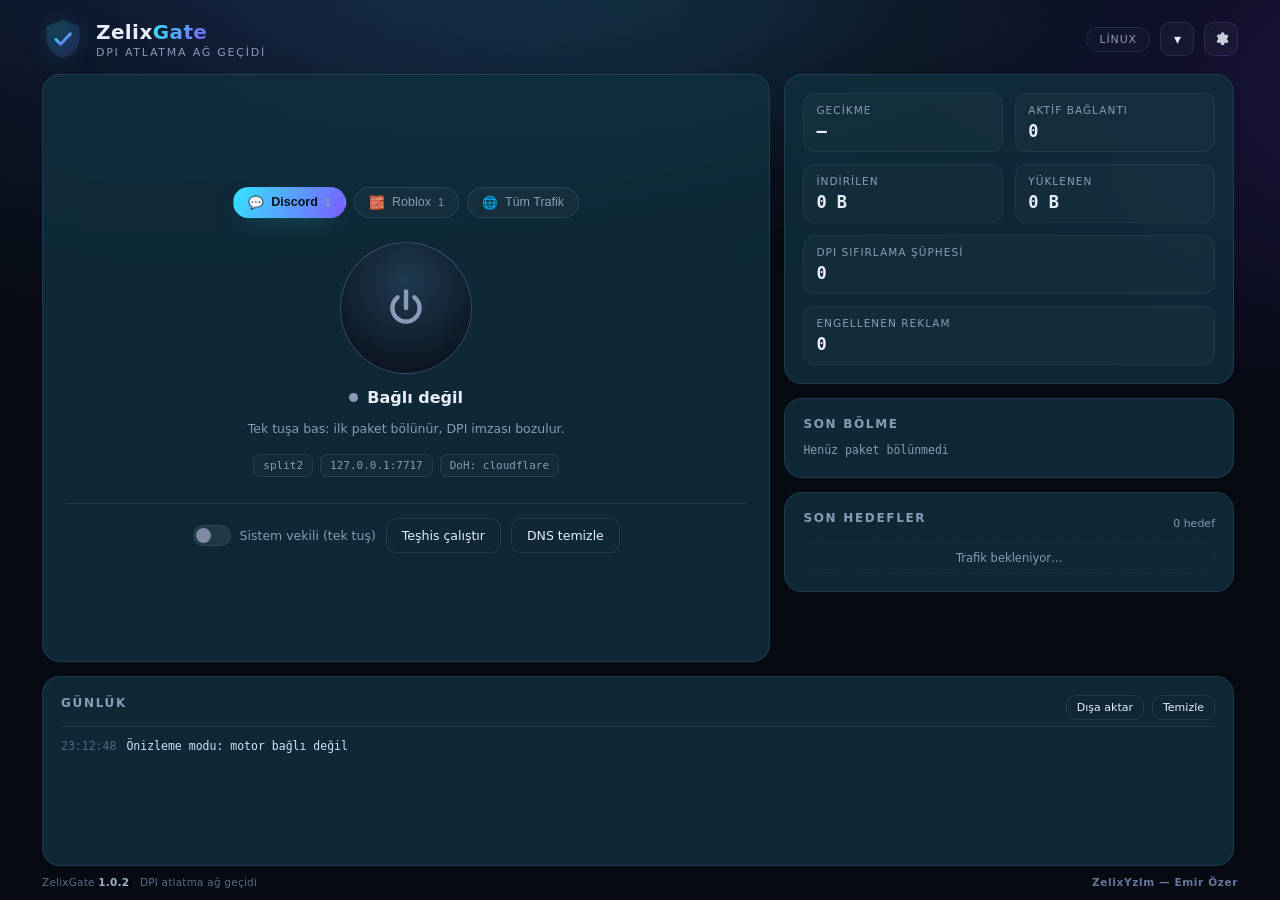
==== app/src/main/assets/web/index.html @ e1f51bab "ZelixGate 1.0.2: Android 14 FGS fix, battery warning, update banner" ====
<!doctype html>
<html lang="tr">
  <head>
    <meta charset="utf-8" />
    <meta
      http-equiv="Content-Security-Policy"
      content="default-src 'self'; style-src 'self' 'unsafe-inline'; script-src 'self'; img-src 'self' data:; connect-src 'none'"
    />
    <meta name="viewport" content="width=device-width, initial-scale=1" />
    <title>ZelixGate</title>
    <link rel="stylesheet" href="styles.css" />
  </head>
  <body>
    <div class="aurora" aria-hidden="true"></div>

    <div class="app">
      <header class="topbar">
        <div class="brand">
          <svg class="brand-mark" viewBox="0 0 48 48" aria-hidden="true">
            <defs>
              <linearGradient id="zg" x1="0" y1="0" x2="1" y2="1">
                <stop offset="0%" stop-color="#34e5ff" />
                <stop offset="100%" stop-color="#7c5cff" />
              </linearGradient>
            </defs>
            <path
              d="M24 3 42 10v13c0 11-7.6 19.6-18 22C13.6 42.6 6 34 6 23V10L24 3Z"
              fill="url(#zg)"
              opacity="0.16"
              stroke="url(#zg)"
              stroke-width="1.6"
            />
            <path d="M16 24.5l5.4 5.4L32.5 18" fill="none" stroke="url(#zg)" stroke-width="3.2" stroke-linecap="round" stroke-linejoin="round" />
          </svg>
          <div class="brand-text">
            <h1>Zelix<span>Gate</span></h1>
            <p id="brandSub" data-i18n="brand.sub">DPI atlatma ağ geçidi</p>
          </div>
        </div>

        <div class="topbar-actions">
          <span class="badge" id="platformBadge">—</span>
          <button class="update-badge hidden" id="updateBadge" data-i18n="badge.update" aria-label="Güncelleme var">Güncelleme var!</button>
          <button class="icon-btn" id="hideBtn" title="Tepsiye küçült" data-i18n-title="general.tray" aria-label="Tepsiye küçült">▾</button>
          <button class="icon-btn" id="settingsBtn" title="Ayarlar" data-i18n-title="drawer.title" aria-label="Ayarlar">
            <svg viewBox="0 0 24 24" width="18" height="18" aria-hidden="true">
              <path
                d="M12 8.6a3.4 3.4 0 1 0 0 6.8 3.4 3.4 0 0 0 0-6.8Zm8.1 4.9.1-1.5-.1-1.5 1.9-1.4-1.8-3.1-2.2.8-1.3-.8L16 3.4l-3.6-.1-.7 2.3-1.4.8-2.2-.8-1.9 3.1 1.9 1.4-.1 1.5.1 1.5-1.9 1.4 1.9 3.1 2.2-.8 1.3.8.8 2.3H16l.7-2.3 1.3-.8 2.2.8 1.8-3.1-1.9-1.4Z"
                fill="currentColor"
                opacity="0.85"
              />
            </svg>
          </button>
        </div>
      </header>

      <main class="grid">
        <section class="card hero" id="heroCard">
          <div class="profiles" id="profileRow" role="tablist" aria-label="Hedef profilleri"></div>

          <button class="power" id="powerBtn" aria-label="Bağlan / Kes">
            <span class="power-ring" aria-hidden="true"></span>
            <svg viewBox="0 0 24 24" width="44" height="44" aria-hidden="true">
              <path d="M12 3v9" stroke="currentColor" stroke-width="2.4" stroke-linecap="round" />
              <path
                d="M7.4 6.2a7.4 7.4 0 1 0 9.2 0"
                stroke="currentColor"
                stroke-width="2.4"
                stroke-linecap="round"
                fill="none"
              />
            </svg>
          </button>

          <div class="status-line">
            <span class="dot" id="statusDot"></span>
            <span id="statusLabel" data-i18n="status.off">Bağlı değil</span>
          </div>
          <p class="status-sub" id="statusSub" data-i18n="status.subOff">Tek tuşa bas: ilk paket bölünür, DPI imzası bozulur.</p>

          <div class="hero-meta">
            <span class="pill" id="modePill">split2</span>
            <span class="pill" id="portPill">127.0.0.1:7717</span>
            <span class="pill" id="dohPill">DoH: Cloudflare</span>
          </div>

          <div class="hero-actions">
            <label class="switch">
              <input type="checkbox" id="systemProxyToggle" />
              <span class="switch-track"><span class="switch-thumb"></span></span>
              <span class="switch-label" data-i18n="hero.systemProxy">Sistem vekili (tek tuş)</span>
            </label>
            <button class="btn ghost" id="diagBtn" data-i18n="hero.diag">Teşhis çalıştır</button>
            <button class="btn ghost" id="flushBtn" data-i18n="hero.flush">DNS temizle</button>
          </div>
        </section>

        <aside class="side">
          <section class="card stats">
            <div class="stat">
              <span class="stat-label" data-i18n="stat.latency">Gecikme</span>
              <span class="stat-value" id="statLatency">—</span>
            </div>
            <div class="stat">
              <span class="stat-label" data-i18n="stat.active">Aktif bağlantı</span>
              <span class="stat-value" id="statActive">0</span>
            </div>
            <div class="stat">
              <span class="stat-label" data-i18n="stat.down">İndirilen</span>
              <span class="stat-value" id="statDown">0 B</span>
            </div>
            <div class="stat">
              <span class="stat-label" data-i18n="stat.up">Yüklenen</span>
              <span class="stat-value" id="statUp">0 B</span>
            </div>
            <div class="stat wide">
              <span class="stat-label" data-i18n="stat.resets">DPI sıfırlama şüphesi</span>
              <span class="stat-value" id="statResets">0</span>
            </div>
            <div class="stat wide">
              <span class="stat-label" data-i18n="stat.ads">Engellenen reklam</span>
              <span class="stat-value" id="statAds">0</span>
            </div>
          </section>

          <section class="card last-split">
            <h2 data-i18n="last.title">Son bölme</h2>
            <p class="mono" id="lastSplit" data-i18n="last.none">Henüz paket bölünmedi</p>
          </section>
        </aside>

        <section class="card diag hidden" id="diagCard">
          <div class="card-head">
            <h2 data-i18n="diag.card">Teşhis raporu</h2>
            <button class="btn tiny ghost" id="diagClose" data-i18n="diag.close">Kapat</button>
          </div>
          <div class="diag-body" id="diagBody"></div>
        </section>

        <section class="card hosts">
          <div class="card-head">
            <h2 data-i18n="hosts.title">Son hedefler</h2>
            <span class="hint" id="hostCount">0 hedef</span>
          </div>
          <ul class="host-list" id="hostList">
            <li class="empty" data-i18n="hosts.empty">Trafik bekleniyor…</li>
          </ul>
        </section>

        <section class="card logs">
          <div class="card-head">
            <h2 data-i18n="logs.title">Günlük</h2>
            <div class="log-tools">
              <button class="btn tiny ghost" id="exportLogBtn" data-i18n="logs.export">Dışa aktar</button>
              <button class="btn tiny ghost" id="clearLogBtn" data-i18n="logs.clear">Temizle</button>
            </div>
          </div>
          <div class="log-console" id="logConsole" role="log" aria-live="polite"></div>
        </section>
      </main>

      <footer class="footer">
        <span class="footer-brand">ZelixGate <b id="versionLabel">1.0.2</b><span class="footer-dot"> · </span><span data-i18n="brand.sub">DPI atlatma ağ geçidi</span></span>
        <span class="footer-author">ZelixYzlm — Emir Özer</span>
      </footer>
    </div>

    <!-- Ayarlar çekmecesi -->
    <div class="drawer-backdrop hidden" id="drawerBackdrop"></div>
    <aside class="drawer hidden" id="drawer" aria-label="Ayarlar">
      <div class="drawer-head">
        <h2 data-i18n="drawer.title">Ayarlar</h2>
        <button class="icon-btn" id="drawerClose" aria-label="Kapat">✕</button>
      </div>

      <div class="drawer-layout">
        <nav class="drawer-nav" aria-label="Ayarlar sekmeleri">
          <button class="drawer-tab active" data-tab="general" type="button"><span class="tab-ico">⚙</span><span data-i18n="tab.general">Genel</span></button>
          <button class="drawer-tab" data-tab="engine" type="button"><span class="tab-ico">🛡</span><span data-i18n="tab.engine">Motor</span></button>
          <button class="drawer-tab" data-tab="dns" type="button"><span class="tab-ico">🌐</span><span data-i18n="tab.dns">DNS</span></button>
          <button class="drawer-tab" data-tab="adblock" type="button"><span class="tab-ico">🚫</span><span data-i18n="tab.adblock">Reklam</span></button>
          <button class="drawer-tab" data-tab="view" type="button"><span class="tab-ico">🎨</span><span data-i18n="tab.view">Görünüm</span></button>
          <button class="drawer-tab" data-tab="update" type="button"><span class="tab-ico">⬆</span><span data-i18n="tab.update">Güncelleme</span><i class="tab-dot hidden" data-tab-dot="update" aria-hidden="true"></i></button>
          <button class="drawer-tab" data-tab="test" type="button"><span class="tab-ico">🧪</span><span data-i18n="tab.test">Test</span></button>
          <button class="drawer-tab" data-tab="how" type="button"><span class="tab-ico">❓</span><span data-i18n="tab.how">Nasıl Çalışır</span></button>
          <button class="drawer-tab" data-tab="about" type="button"><span class="tab-ico">ℹ</span><span data-i18n="tab.about">Hakkında</span></button>
        </nav>

        <div class="drawer-body">
          <!-- GENEL -->
          <div class="drawer-panel active" data-panel="general">
            <label class="field">
              <span data-i18n="general.language">Uygulama dili</span>
              <select id="languageSelect"></select>
            </label>
            <label class="switch">
              <input type="checkbox" id="autoStartToggle" />
              <span class="switch-track"><span class="switch-thumb"></span></span>
              <span class="switch-label" data-i18n="general.autoStart">Sistem açılışında başlat</span>
            </label>
            <label class="switch">
              <input type="checkbox" id="trayToggle" />
              <span class="switch-track"><span class="switch-thumb"></span></span>
              <span class="switch-label" data-i18n="general.tray">Kapatınca tepsiye küçült</span>
            </label>
            <label class="switch">
              <input type="checkbox" id="autoConnectToggle" />
              <span class="switch-track"><span class="switch-thumb"></span></span>
              <span class="switch-label" data-i18n="general.autoConnect">Açılışta otomatik bağlan</span>
            </label>
            <label class="switch">
              <input type="checkbox" id="autoProxyToggle" />
              <span class="switch-track"><span class="switch-thumb"></span></span>
              <span class="switch-label" data-i18n="general.autoProxy">Bağlanınca sistem vekilini aç</span>
            </label>
          </div>

          <!-- MOTOR -->
          <div class="drawer-panel" data-panel="engine">
            <h3 data-i18n="engine.splitting">Parçalama</h3>
            <label class="field">
              <span data-i18n="engine.mode">Mod</span>
              <select id="modeSelect">
                <option value="split2" data-i18n="mode.split2">split2 — SNI ilk baytı ayrılır (önerilen)</option>
                <option value="split-sni" data-i18n="mode.split-sni">split-sni — hostname tamamen 1. segmentte</option>
                <option value="split-record" data-i18n="mode.split-record">split-record — TLS kayıt başlığından sonra</option>
                <option value="split-middle" data-i18n="mode.split-middle">split-middle — paketi ortadan böl</option>
                <option value="split-pos" data-i18n="mode.split-pos">split-pos — sabit ofset</option>
                <option value="off" data-i18n="mode.off">off — bölme yok (sadece DNS/vekil)</option>
              </select>
            </label>
            <label class="field">
              <span data-i18n="engine.splitPos">Sabit ofset (split-pos)</span>
              <input type="number" id="splitPosInput" min="1" max="1500" step="1" value="1" />
            </label>
            <label class="field">
              <span data-i18n="engine.delay">Segmentler arası gecikme (ms)</span>
              <input type="number" id="splitDelayInput" min="0" max="2000" step="1" value="0" />
            </label>
            <label class="field">
              <span data-i18n="engine.port">Yerel port</span>
              <input type="number" id="portInput" min="1024" max="65535" step="1" value="7717" />
            </label>

            <h3 data-i18n="engine.upstream">Yukarı akış (IP blokları için)</h3>
            <p class="field-note" data-i18n="engine.upstreamNote">SNI bloklarını ZelixGate tek başına aşar.</p>
            <label class="switch">
              <input type="checkbox" id="upstreamToggle" />
              <span class="switch-track"><span class="switch-thumb"></span></span>
              <span class="switch-label">Yukarı akış kullan</span>
            </label>
            <div class="row">
              <label class="field">
                <span data-i18n="engine.type">Tür</span>
                <select id="upstreamType">
                  <option value="socks5">SOCKS5</option>
                  <option value="http">HTTP</option>
                </select>
              </label>
              <label class="field">
                <span data-i18n="engine.server">Sunucu</span>
                <input type="text" id="upstreamHost" placeholder="127.0.0.1" />
              </label>
              <label class="field">
                <span data-i18n="engine.port">Yerel port</span>
                <input type="number" id="upstreamPort" min="1" max="65535" />
              </label>
            </div>
            <div class="row">
              <label class="field">
                <span data-i18n="engine.user">Kullanıcı (opsiyonel)</span>
                <input type="text" id="upstreamUser" autocomplete="off" />
              </label>
              <label class="field">
                <span data-i18n="engine.pass">Şifre (opsiyonel)</span>
                <input type="password" id="upstreamPass" autocomplete="off" />
              </label>
            </div>

            <label class="field">
              <span data-i18n="engine.hosts">Özel alan adları (virgülle)</span>
              <textarea id="customHostsInput" rows="3" placeholder="ornek.com, oyun.example.net"></textarea>
            </label>
            <p class="field-note" data-i18n="engine.hostsNote">Her kayıt bir alan adıdır; alt alan adları otomatik dahildir.</p>
          </div>

          <!-- DNS -->
          <div class="drawer-panel" data-panel="dns">
            <h3>DNS (DoH)</h3>
            <label class="switch">
              <input type="checkbox" id="dohToggle" />
              <span class="switch-track"><span class="switch-thumb"></span></span>
              <span class="switch-label" data-i18n="dns.enable">DoH ile DNS sorgula</span>
            </label>
            <label class="field">
              <span data-i18n="dns.provider">Sağlayıcı</span>
              <select id="dohProvider">
                <option value="cloudflare" data-i18n="dns.p.cloudflare">Cloudflare (1.1.1.1)</option>
                <option value="google" data-i18n="dns.p.google">Google (8.8.8.8)</option>
                <option value="quad9" data-i18n="dns.p.quad9">Quad9 (9.9.9.9)</option>
                <option value="system" data-i18n="dns.p.system">Sistem DNS</option>
              </select>
            </label>
            <label class="switch">
              <input type="checkbox" id="dohFallbackToggle" />
              <span class="switch-track"><span class="switch-thumb"></span></span>
              <span class="switch-label" data-i18n="dns.fallback">DoH başarısızsa sistem DNS'ine düş</span>
            </label>
          </div>

          <!-- REKLAM -->
          <div class="drawer-panel" data-panel="adblock">
            <label class="switch">
              <input type="checkbox" id="adblockToggle" />
              <span class="switch-track"><span class="switch-thumb"></span></span>
              <span class="switch-label" data-i18n="adblock.enable">Reklam ve izleyici engelleyici</span>
            </label>

            <div class="adblock-stat">
              <span class="stat-value big" id="adblockCount">0</span>
              <span class="stat-label" data-i18n="adblock.blocked">Engellenen reklam bağlantısı</span>
            </div>

            <p class="field-note" data-i18n="adblock.blockedHosts">Son engellenen alan adları</p>
            <ul class="block-list" id="adblockHosts">
              <li class="empty" data-i18n="adblock.empty">Engellenen bağlantı yok</li>
            </ul>

            <label class="field">
              <span data-i18n="adblock.list">Özel engel listesi (virgülle)</span>
              <textarea id="adblockListInput" rows="2" placeholder="reklam.ornek.com, adserv.example.net"></textarea>
            </label>
            <p class="field-note" data-i18n="adblock.listNote">Sonek eşlemesi kullanılır.</p>
            <p class="field-note" data-i18n="adblock.workingNote">Reklam engelleme, sistem vekili açıkken geçen trafikte uygulanır.</p>

            <div class="row btn-row">
              <button class="btn ghost" id="adblockClearBtn" type="button" data-i18n="adblock.clear">Sayacı sıfırla</button>
              <button class="btn ghost" id="adblockTestBtn" type="button" data-i18n="adblock.test">Engelleyiciyi test et</button>
            </div>
          </div>

          <!-- GÖRÜNÜM -->
          <div class="drawer-panel" data-panel="view">
            <h3 data-i18n="view.color">Renk teması (12 seçenek)</h3>
            <div class="swatch-grid" id="themeGrid"></div>

            <label class="field">
              <span><span data-i18n="view.opacity">Panel saydamlığı</span> — <b id="opacityValue">78</b>%</span>
              <input type="range" id="opacityRange" min="25" max="100" step="1" value="78" />
            </label>

            <label class="switch">
              <input type="checkbox" id="auroraToggle" />
              <span class="switch-track"><span class="switch-thumb"></span></span>
              <span class="switch-label" data-i18n="view.aurora">Arka plan ışık halesi</span>
            </label>
          </div>

          <!-- GÜNCELLEME -->
          <div class="drawer-panel" data-panel="update">
            <label class="switch">
              <input type="checkbox" id="updateAutoToggle" />
              <span class="switch-track"><span class="switch-thumb"></span></span>
              <span class="switch-label" data-i18n="update.auto">Açılışta güncellemeleri kontrol et</span>
            </label>

            <label class="field">
              <span data-i18n="update.manifest">Manifest adresi (update.json)</span>
              <input type="text" id="updateManifestInput" autocomplete="off" spellcheck="false" />
            </label>
            <p class="field-note" data-i18n="update.manifestNote">Kendi sunucunuzda veya GitHub raw üzerinde barındırabilirsiniz.</p>

            <div class="row btn-row">
              <button class="btn ghost" id="updateCheckBtn" type="button" data-i18n="update.check">Şimdi kontrol et</button>
              <button class="btn primary hidden" id="updateInstallBtn" type="button" data-i18n="update.install">Güncelleme indir ve kur</button>
            </div>

            <p class="field-note" id="updateStatusText"></p>
            <div class="progress hidden" id="updateProgressWrap">
              <div class="progress-fill" id="updateProgressFill"></div>
            </div>

            <div class="update-notes hidden" id="updateNotesWrap">
              <h3 data-i18n="update.notes">Yenilikler</h3>
              <div class="update-notes-body" id="updateNotes"></div>
            </div>

            <p class="hint" id="updateLastCheck"></p>
            <p class="field-note" data-i18n="update.installNote">Kurulum dosyası arka planda indirilir ve sessizce kurulur.</p>
          </div>

          <!-- TEST -->
          <div class="drawer-panel" data-panel="test">
            <h3 data-i18n="test.title">Bağlantı testi</h3>
            <label class="field">
              <span data-i18n="test.target">Test hedefi (alan adı)</span>
              <input type="text" id="testTargetInput" placeholder="discord.com" autocomplete="off" spellcheck="false" />
            </label>
            <p class="field-note" data-i18n="test.note">Test; DoH çözümü, doğrudan TLS ve ZelixGate TLS karşılaştırmasını ölçer.</p>
            <div class="row btn-row">
              <button class="btn primary" id="testRunBtn" type="button" data-i18n="test.run">Testi çalıştır</button>
              <button class="btn ghost" id="testFlushBtn" type="button" data-i18n="test.flush">DNS önbelleğini temizle</button>
            </div>
          </div>

          <!-- NASIL ÇALIŞIR -->
          <div class="drawer-panel" data-panel="how">
            <h3 data-i18n="how.title">Nasıl çalışır?</h3>
            <p class="how-p" data-i18n="how.p1">DPI, SNI bilgisini tek segmentte arar.</p>
            <p class="how-p" data-i18n="how.p2">Alan adları DoH ile çözülür.</p>
            <p class="how-p" data-i18n="how.p3">Reklam engelleyici yerelde çalışır.</p>
            <ul class="how-list">
              <li data-i18n="how.b1">Parçalama: ilk TLS paketi ikiye bölünür.</li>
              <li data-i18n="how.b2">DoH: DNS sorguları şifreli gider.</li>
              <li data-i18n="how.b3">Vekil: 127.0.0.1 üzerindeki motora yönlendirilir.</li>
              <li data-i18n="how.b4">Reklam engelleme: bilinen ağlar reddedilir.</li>
            </ul>
          </div>

          <!-- HAKKINDA -->
          <div class="drawer-panel" data-panel="about">
            <h2 class="about-name">Zelix<span>Gate</span></h2>
            <p class="about-tagline" data-i18n="brand.sub">DPI atlatma ağ geçidi</p>

            <div class="about-row">
              <span data-i18n="about.version">Sürüm</span>
              <b id="aboutVersion">1.0.2</b>
            </div>
            <div class="about-row">
              <span data-i18n="about.author">Geliştirici</span>
              <b>ZelixYzlm — Emir Özer</b>
            </div>

            <p class="how-p" data-i18n="about.desc">ZelixGate yerel bir ağ geçididir.</p>
            <p class="field-note" data-i18n="about.legal">Yasalar ve hizmet koşulları kullanıcının sorumluluğundadır.</p>
          </div>
        </div>
      </div>

      <div class="drawer-foot">
        <button class="btn ghost" id="resetBtn" data-i18n="drawer.reset">Sıfırla</button>
        <button class="btn primary" id="saveBtn" data-i18n="drawer.save">Kaydet ve uygula</button>
      </div>
    </aside>

    <div class="toast hidden" id="toast" role="status"></div>

    <script src="i18n.js"></script>
    <script src="i18n-eu-a.js"></script>
    <script src="i18n-eu-b.js"></script>
    <script src="i18n-eu-c.js"></script>
    <script src="app.js"></script>
  </body>
</html>
---- app/src/main/assets/web/styles.css ----
:root {
  --bg: #060a12;
  --bg-soft: #0a1120;
  --panel: rgba(15, 23, 40, 0.78);
  --panel-solid: #0d1424;
  --stroke: rgba(124, 156, 224, 0.16);
  --stroke-strong: rgba(124, 156, 224, 0.32);
  --text: #e9eefb;
  --muted: #8a9ab8;
  --accent: #34e5ff;
  --accent-2: #7c5cff;
  --glow: rgba(52, 229, 255, 0.5);
  --glow-soft: rgba(52, 229, 255, 0.16);
  --glow-strong: rgba(124, 92, 255, 0.6);
  --aurora-1: #34e5ff;
  --aurora-2: #7c5cff;
  --ok: #34e0a1;
  --warn: #ffc861;
  --err: #ff6b81;
  --radius: 18px;
  --shadow: 0 24px 60px -30px rgba(52, 229, 255, 0.5);
  --mono: 'SFMono-Regular', ui-monospace, 'JetBrains Mono', Consolas, monospace;
}

* {
  box-sizing: border-box;
}

html,
body {
  height: 100%;
  margin: 0;
}

body {
  background: radial-gradient(1200px 700px at 15% -10%, #12203a 0%, transparent 60%),
    radial-gradient(900px 600px at 110% 10%, #1b1540 0%, transparent 55%), var(--bg);
  color: var(--text);
  font-family: 'Inter', 'Segoe UI', system-ui, -apple-system, sans-serif;
  font-size: 14px;
  overflow: hidden;
}

.aurora {
  position: fixed;
  inset: -30% -10% auto -10%;
  height: 60vh;
  background: radial-gradient(closest-side, var(--aurora-1), transparent 70%),
    radial-gradient(closest-side, var(--aurora-2), transparent 70%);
  filter: blur(70px);
  opacity: 0.16;
  transition: opacity 0.5s ease;
  pointer-events: none;
  z-index: 0;
}

body.no-aurora .aurora {
  opacity: 0;
}

.app {
  position: relative;
  z-index: 1;
  height: 100%;
  display: flex;
  flex-direction: column;
  padding: 18px 22px 12px;
  max-width: 1240px;
  margin: 0 auto;
}

/* ---------------------------------------------------------------- üst bar */

.topbar {
  display: flex;
  align-items: center;
  justify-content: space-between;
  padding-bottom: 14px;
}

.brand {
  display: flex;
  align-items: center;
  gap: 12px;
}

.brand-mark {
  width: 42px;
  height: 42px;
  filter: drop-shadow(0 0 12px var(--glow));
}

.brand-text h1 {
  margin: 0;
  font-size: 20px;
  letter-spacing: 0.4px;
  font-weight: 700;
}

.brand-text h1 span {
  background: linear-gradient(120deg, var(--accent), var(--accent-2));
  -webkit-background-clip: text;
  background-clip: text;
  color: transparent;
}

.brand-text p {
  margin: 2px 0 0;
  font-size: 11px;
  letter-spacing: 0.16em;
  text-transform: uppercase;
  color: var(--muted);
}

.topbar-actions {
  display: flex;
  align-items: center;
  gap: 10px;
}

.badge {
  font-size: 11px;
  letter-spacing: 0.08em;
  text-transform: uppercase;
  color: var(--muted);
  border: 1px solid var(--stroke);
  border-radius: 999px;
  padding: 5px 12px;
  background: rgba(255, 255, 255, 0.02);
}

.update-badge {
  border: 1px solid var(--glow-strong);
  color: var(--accent);
  background: rgba(255, 255, 255, 0.03);
  border-radius: 999px;
  padding: 5px 12px;
  font-size: 11px;
  font-weight: 700;
  letter-spacing: 0.04em;
  cursor: pointer;
  font-family: inherit;
  animation: badge-pulse 1.7s ease-in-out infinite;
}

.update-badge.hidden {
  display: none;
}

@keyframes badge-pulse {
  50% {
    box-shadow: 0 0 16px var(--glow);
  }
}

.icon-btn {
  width: 34px;
  height: 34px;
  display: grid;
  place-items: center;
  border-radius: 10px;
  border: 1px solid var(--stroke);
  background: rgba(255, 255, 255, 0.03);
  color: var(--text);
  cursor: pointer;
  transition: 0.16s ease;
  font-size: 14px;
}

.icon-btn:hover {
  border-color: var(--stroke-strong);
  background: var(--glow-soft);
}

/* ------------------------------------------------------------------ ızgara */

.grid {
  flex: 1;
  min-height: 0;
  display: grid;
  grid-template-columns: minmax(0, 1.62fr) minmax(0, 1fr);
  grid-template-rows: auto auto minmax(0, 1fr);
  gap: 14px;
  overflow: auto;
  padding-right: 4px;
}

.card {
  background: var(--panel);
  border: 1px solid var(--stroke);
  border-radius: var(--radius);
  padding: 18px;
  backdrop-filter: blur(18px);
  position: relative;
  overflow: hidden;
}

.card h2 {
  margin: 0 0 10px;
  font-size: 12px;
  letter-spacing: 0.14em;
  text-transform: uppercase;
  color: var(--muted);
  font-weight: 600;
}

.card-head {
  display: flex;
  align-items: center;
  justify-content: space-between;
  gap: 10px;
}

.hint {
  font-size: 11px;
  color: var(--muted);
}

/* -------------------------------------------------------------------- hero */

.hero {
  grid-column: 1;
  grid-row: 1 / span 3;
  display: flex;
  flex-direction: column;
  align-items: center;
  justify-content: center;
  gap: 12px;
  padding: 22px 22px 18px;
  text-align: center;
}

.hero::after {
  content: '';
  position: absolute;
  inset: auto -20% -60% -20%;
  height: 220px;
  background: radial-gradient(closest-side, var(--glow-soft), transparent 70%);
  pointer-events: none;
  opacity: 0;
  transition: opacity 0.4s ease;
}

.hero.running::after {
  opacity: 1;
}

.profiles {
  display: flex;
  flex-wrap: wrap;
  justify-content: center;
  gap: 8px;
  margin-bottom: 4px;
}

.chip {
  border: 1px solid var(--stroke);
  background: rgba(255, 255, 255, 0.03);
  color: var(--muted);
  border-radius: 999px;
  padding: 7px 14px;
  font-size: 12.5px;
  cursor: pointer;
  transition: 0.16s ease;
  display: inline-flex;
  align-items: center;
  gap: 7px;
}

.chip:hover {
  color: var(--text);
  border-color: var(--stroke-strong);
}

.chip.active {
  color: #04121a;
  background: linear-gradient(120deg, var(--accent), var(--accent-2));
  border-color: transparent;
  font-weight: 600;
  box-shadow: 0 8px 24px -12px var(--glow);
}

.power {
  position: relative;
  width: 132px;
  height: 132px;
  margin: 8px 0 2px;
  border-radius: 50%;
  border: 1px solid var(--stroke-strong);
  background: radial-gradient(circle at 50% 30%, rgba(124, 156, 224, 0.16), rgba(6, 10, 18, 0.9));
  color: var(--muted);
  cursor: pointer;
  display: grid;
  place-items: center;
  transition: 0.24s ease;
}

.power:hover {
  color: var(--text);
  border-color: var(--accent);
  box-shadow: 0 0 0 1px var(--glow-soft), 0 18px 40px -22px var(--glow);
}

.power-ring {
  position: absolute;
  inset: -8px;
  border-radius: 50%;
  background: conic-gradient(var(--accent), var(--accent-2), var(--accent));
  opacity: 0;
  transition: opacity 0.3s ease;
  padding: 2px;
  -webkit-mask: radial-gradient(farthest-side, transparent calc(100% - 3px), #000 calc(100% - 2px));
  mask: radial-gradient(farthest-side, transparent calc(100% - 3px), #000 calc(100% - 2px));
}

.hero.running .power {
  color: var(--accent);
  border-color: transparent;
  box-shadow: 0 0 40px -6px var(--glow);
}

.hero.running .power-ring {
  opacity: 1;
  animation: spin 4s linear infinite;
}

@keyframes spin {
  to {
    transform: rotate(360deg);
  }
}

.status-line {
  display: inline-flex;
  align-items: center;
  gap: 9px;
  font-size: 16px;
  font-weight: 600;
}

.dot {
  width: 9px;
  height: 9px;
  border-radius: 50%;
  background: var(--muted);
  box-shadow: 0 0 0 0 rgba(255, 255, 255, 0);
}

.dot.on {
  background: var(--ok);
  box-shadow: 0 0 12px 1px rgba(52, 224, 161, 0.7);
}

.dot.busy {
  background: var(--warn);
  animation: pulse 1.1s ease-in-out infinite;
}

.dot.err {
  background: var(--err);
  box-shadow: 0 0 12px 1px rgba(255, 107, 129, 0.7);
}

@keyframes pulse {
  50% {
    opacity: 0.35;
  }
}

.status-sub {
  margin: 0;
  color: var(--muted);
  font-size: 12.5px;
  max-width: 460px;
  line-height: 1.55;
}

.hero-meta {
  display: flex;
  flex-wrap: wrap;
  gap: 7px;
  justify-content: center;
  margin-top: 4px;
}

.pill {
  font-family: var(--mono);
  font-size: 11px;
  color: var(--muted);
  border: 1px solid var(--stroke);
  border-radius: 7px;
  padding: 4px 9px;
  background: rgba(255, 255, 255, 0.02);
}

.hero-actions {
  display: flex;
  flex-wrap: wrap;
  align-items: center;
  justify-content: center;
  gap: 10px;
  margin-top: 14px;
  padding-top: 14px;
  border-top: 1px solid var(--stroke);
  width: 100%;
}

/* ------------------------------------------------------------------- yanlar */

.side {
  grid-column: 2;
  grid-row: 1;
  display: grid;
  gap: 14px;
}

.stats {
  display: grid;
  grid-template-columns: 1fr 1fr;
  gap: 12px;
}

.stat {
  display: flex;
  flex-direction: column;
  gap: 5px;
  padding: 10px 12px;
  border-radius: 12px;
  background: rgba(255, 255, 255, 0.025);
  border: 1px solid rgba(124, 156, 224, 0.1);
}

.stat.wide {
  grid-column: 1 / -1;
}

.stat-label {
  font-size: 10.5px;
  letter-spacing: 0.1em;
  text-transform: uppercase;
  color: var(--muted);
}

.stat-value {
  font-family: var(--mono);
  font-size: 17px;
  font-weight: 600;
}

.stat-value.big {
  color: var(--accent);
  font-size: 30px;
  line-height: 1.1;
}

.last-split .mono {
  margin: 0;
  font-family: var(--mono);
  font-size: 11.5px;
  color: var(--muted);
  line-height: 1.6;
  word-break: break-all;
}

.hosts {
  grid-column: 2;
  grid-row: 2;
  max-height: 240px;
  display: flex;
  flex-direction: column;
}

.host-list,
.block-list {
  list-style: none;
  margin: 8px 0 0;
  padding: 0;
  overflow: auto;
  display: flex;
  flex-direction: column;
  gap: 6px;
  flex: 1;
}

.host-list li,
.block-list li {
  display: flex;
  align-items: center;
  justify-content: space-between;
  gap: 10px;
  font-family: var(--mono);
  font-size: 11.5px;
  padding: 7px 10px;
  border-radius: 9px;
  background: rgba(255, 255, 255, 0.025);
  border: 1px solid rgba(124, 156, 224, 0.08);
}

.host-list li.empty,
.block-list li.empty {
  justify-content: center;
  color: var(--muted);
  border-style: dashed;
  background: transparent;
  font-family: inherit;
}

.host-list .count,
.block-list .count {
  color: var(--accent);
  font-size: 11px;
}

.host-list .reset-flag {
  color: var(--err);
}

/* ----------------------------------------------------------------- teşhis */

.diag {
  grid-column: 1 / -1;
}

.diag.hidden {
  display: none;
}

.diag-body {
  display: grid;
  gap: 10px;
  grid-template-columns: repeat(auto-fit, minmax(220px, 1fr));
}

.diag-item {
  border: 1px solid var(--stroke);
  border-radius: 12px;
  padding: 12px;
  background: rgba(255, 255, 255, 0.025);
}

.diag-item .k {
  font-size: 10.5px;
  letter-spacing: 0.12em;
  text-transform: uppercase;
  color: var(--muted);
}

.diag-item .v {
  font-family: var(--mono);
  font-size: 12.5px;
  margin-top: 6px;
  line-height: 1.5;
  word-break: break-all;
}

.diag-verdict {
  grid-column: 1 / -1;
  padding: 12px 14px;
  border-radius: 12px;
  font-size: 13px;
  line-height: 1.6;
  border: 1px solid var(--glow);
  background: var(--glow-soft);
}

.diag-verdict.bypassed {
  border-color: rgba(52, 224, 161, 0.45);
  background: rgba(52, 224, 161, 0.08);
}

.diag-verdict.blocked {
  border-color: rgba(255, 107, 129, 0.45);
  background: rgba(255, 107, 129, 0.08);
}

/* ----------------------------------------------------------------- günlük */

.logs {
  grid-column: 1 / -1;
  min-height: 190px;
  display: flex;
  flex-direction: column;
}

.log-tools {
  display: flex;
  gap: 8px;
}

.log-console {
  flex: 1;
  min-height: 120px;
  max-height: 260px;
  overflow: auto;
  font-family: var(--mono);
  font-size: 11.5px;
  line-height: 1.65;
  border-top: 1px solid var(--stroke);
  padding-top: 10px;
  margin-top: 6px;
}

.log-line {
  display: flex;
  gap: 10px;
  white-space: pre-wrap;
  word-break: break-word;
}

.log-line .time {
  color: #55648a;
  flex: 0 0 auto;
}

.log-line .msg {
  color: #b9c6de;
}

.log-line.info .msg {
  color: #cbe4ff;
}

.log-line.warn .msg {
  color: var(--warn);
}

.log-line.error .msg {
  color: var(--err);
}

.log-line.debug .msg {
  color: #7c8aa8;
}

/* ----------------------------------------------------------------- düğmeler */

.btn {
  border-radius: 10px;
  border: 1px solid var(--stroke);
  background: rgba(255, 255, 255, 0.035);
  color: var(--text);
  padding: 9px 15px;
  font-size: 12.5px;
  font-weight: 500;
  cursor: pointer;
  transition: 0.16s ease;
  font-family: inherit;
}

.btn:hover {
  border-color: var(--stroke-strong);
  background: var(--glow-soft);
}

.btn:disabled {
  opacity: 0.55;
  cursor: default;
}

.btn.primary {
  background: linear-gradient(120deg, var(--accent), var(--accent-2));
  border: none;
  color: #05101a;
  font-weight: 700;
}

.btn.primary:hover {
  filter: brightness(1.06);
}

.btn.tiny {
  padding: 5px 10px;
  font-size: 11px;
}

.btn.ghost {
  background: transparent;
}

/* ------------------------------------------------------------------- switch */

.switch {
  display: inline-flex;
  align-items: center;
  gap: 9px;
  cursor: pointer;
  font-size: 12.5px;
  color: var(--muted);
  user-select: none;
}

.switch input {
  position: absolute;
  opacity: 0;
  width: 0;
  height: 0;
}

.switch-track {
  width: 38px;
  height: 21px;
  border-radius: 999px;
  background: rgba(255, 255, 255, 0.08);
  border: 1px solid var(--stroke);
  position: relative;
  transition: 0.2s ease;
  flex: 0 0 auto;
}

.switch-thumb {
  position: absolute;
  top: 2px;
  left: 2px;
  width: 15px;
  height: 15px;
  border-radius: 50%;
  background: #7f8ca6;
  transition: 0.2s ease;
}

.switch input:checked + .switch-track {
  background: linear-gradient(120deg, var(--glow), var(--glow-strong));
  border-color: var(--glow);
}

.switch input:checked + .switch-track .switch-thumb {
  left: 20px;
  background: var(--accent);
  box-shadow: 0 0 10px var(--glow);
}

.switch input:focus-visible + .switch-track {
  outline: 2px solid var(--glow);
  outline-offset: 2px;
}

/* ------------------------------------------------------------------- çekmece */

.drawer-backdrop {
  position: fixed;
  inset: 0;
  background: rgba(3, 6, 12, 0.6);
  backdrop-filter: blur(3px);
  z-index: 20;
}

.drawer-backdrop.hidden,
.drawer.hidden {
  display: none;
}

.drawer {
  position: fixed;
  top: 0;
  right: 0;
  bottom: 0;
  width: min(620px, 94vw);
  background: var(--panel-solid);
  border-left: 1px solid var(--stroke);
  z-index: 21;
  display: flex;
  flex-direction: column;
  animation: slide-in 0.22s ease;
}

@keyframes slide-in {
  from {
    transform: translateX(24px);
    opacity: 0.4;
  }
}

.drawer-head {
  display: flex;
  align-items: center;
  justify-content: space-between;
  padding: 16px 20px;
  border-bottom: 1px solid var(--stroke);
}

.drawer-head h2 {
  margin: 0;
  font-size: 15px;
}

.drawer-layout {
  flex: 1;
  min-height: 0;
  display: flex;
}

.drawer-nav {
  width: 158px;
  flex: 0 0 auto;
  border-right: 1px solid var(--stroke);
  display: flex;
  flex-direction: column;
  gap: 2px;
  padding: 12px 10px;
  overflow-y: auto;
}

.drawer-tab {
  position: relative;
  display: flex;
  align-items: center;
  gap: 8px;
  width: 100%;
  padding: 9px 10px;
  border: 0;
  background: transparent;
  color: var(--muted);
  border-radius: 9px;
  cursor: pointer;
  font-size: 12.5px;
  text-align: left;
  font-family: inherit;
  transition: 0.15s ease;
}

.drawer-tab:hover {
  color: var(--text);
  background: rgba(255, 255, 255, 0.04);
}

.drawer-tab.active {
  color: #05101a;
  background: linear-gradient(120deg, var(--accent), var(--accent-2));
  font-weight: 600;
  box-shadow: 0 8px 20px -10px var(--glow);
}

.tab-ico {
  font-size: 13px;
  width: 18px;
  text-align: center;
  flex: 0 0 auto;
}

.tab-dot {
  position: absolute;
  right: 9px;
  top: 50%;
  transform: translateY(-50%);
  width: 7px;
  height: 7px;
  border-radius: 50%;
  background: var(--warn);
  box-shadow: 0 0 8px var(--warn);
  animation: pulse 1.2s ease-in-out infinite;
}

.tab-dot.hidden {
  display: none;
}

.drawer-body {
  flex: 1;
  min-width: 0;
  overflow-y: auto;
  padding: 18px;
}

.drawer-panel {
  display: none;
  flex-direction: column;
  gap: 12px;
}

.drawer-panel.active {
  display: flex;
}

.drawer-panel h3 {
  margin: 4px 0 0;
  font-size: 11px;
  letter-spacing: 0.14em;
  text-transform: uppercase;
  color: var(--accent);
  opacity: 0.9;
}

.field {
  display: flex;
  flex-direction: column;
  gap: 6px;
  font-size: 12px;
  color: var(--muted);
  flex: 1;
}

.field input,
.field select,
.field textarea {
  background: rgba(255, 255, 255, 0.04);
  border: 1px solid var(--stroke);
  border-radius: 9px;
  color: var(--text);
  padding: 9px 11px;
  font-size: 12.5px;
  font-family: inherit;
  outline: none;
  transition: 0.15s ease;
}

.field textarea {
  resize: vertical;
  font-family: var(--mono);
  font-size: 11.5px;
}

.field input:focus,
.field select:focus,
.field textarea:focus {
  border-color: var(--glow);
  box-shadow: 0 0 0 3px var(--glow-soft);
}

.row {
  display: flex;
  gap: 10px;
}

.row.btn-row {
  flex-wrap: wrap;
}

.field-note {
  margin: 0;
  font-size: 11.5px;
  color: #6f7d99;
  line-height: 1.55;
}

.drawer-foot {
  padding: 16px 20px;
  border-top: 1px solid var(--stroke);
  display: flex;
  gap: 10px;
  justify-content: flex-end;
  background: rgba(6, 10, 18, 0.5);
}

/* ---------------------------------------------------------------- görünüm */

.swatch-grid {
  display: grid;
  grid-template-columns: repeat(6, 1fr);
  gap: 8px;
}

.swatch {
  aspect-ratio: 1.7;
  border-radius: 10px;
  border: 2px solid transparent;
  cursor: pointer;
  padding: 0;
  transition: transform 0.15s ease, box-shadow 0.15s ease;
}

.swatch:hover {
  transform: translateY(-2px);
}

.swatch.active {
  border-color: rgba(255, 255, 255, 0.85);
  box-shadow: 0 0 12px var(--glow);
}

input[type='range'] {
  -webkit-appearance: none;
  appearance: none;
  height: 6px;
  border-radius: 999px;
  background: linear-gradient(120deg, var(--accent), var(--accent-2));
  outline: none;
  padding: 0;
  border: none;
  cursor: pointer;
}

input[type='range']::-webkit-slider-thumb {
  -webkit-appearance: none;
  appearance: none;
  width: 16px;
  height: 16px;
  border-radius: 50%;
  background: #fff;
  border: 2px solid var(--accent);
  cursor: pointer;
  box-shadow: 0 0 8px var(--glow);
}

input[type='range']:focus {
  box-shadow: 0 0 0 3px var(--glow-soft);
}

/* ---------------------------------------------------------------- adblock */

.adblock-stat {
  display: flex;
  flex-direction: column;
  gap: 2px;
  padding: 12px 14px;
  border-radius: 12px;
  background: var(--glow-soft);
  border: 1px solid var(--stroke);
}

.block-list {
  max-height: 170px;
  flex: none;
}

/* --------------------------------------------------------------- güncelleme */

.progress {
  height: 8px;
  border-radius: 999px;
  background: rgba(255, 255, 255, 0.06);
  border: 1px solid var(--stroke);
  overflow: hidden;
}

.progress.hidden {
  display: none;
}

.progress-fill {
  height: 100%;
  width: 0;
  border-radius: inherit;
  background: linear-gradient(90deg, var(--accent), var(--accent-2));
  box-shadow: 0 0 10px var(--glow);
  transition: width 0.3s ease;
}

.update-notes {
  border: 1px solid var(--stroke);
  border-radius: 12px;
  padding: 12px 14px;
  background: rgba(255, 255, 255, 0.02);
}

.update-notes.hidden {
  display: none;
}

.update-notes h3 {
  margin: 0 0 6px;
}

.update-notes-body {
  font-size: 12.5px;
  line-height: 1.55;
  color: var(--text);
  white-space: pre-wrap;
  word-break: break-word;
}

/* -------------------------------------------------------- nasıl çalışır / hakkında */

.how-p {
  margin: 0;
  font-size: 12.5px;
  color: #b9c6de;
  line-height: 1.6;
}

.how-list {
  margin: 4px 0 0;
  padding-left: 18px;
  display: flex;
  flex-direction: column;
  gap: 6px;
  font-size: 12.5px;
  color: var(--muted);
  line-height: 1.55;
}

.about-name {
  margin: 2px 0 0;
  font-size: 22px;
  letter-spacing: 0.4px;
}

.about-name span {
  background: linear-gradient(120deg, var(--accent), var(--accent-2));
  -webkit-background-clip: text;
  background-clip: text;
  color: transparent;
}

.about-tagline {
  margin: 0 0 4px;
  font-size: 11px;
  letter-spacing: 0.16em;
  text-transform: uppercase;
  color: var(--muted);
}

.about-row {
  display: flex;
  align-items: center;
  justify-content: space-between;
  gap: 10px;
  border: 1px solid var(--stroke);
  border-radius: 10px;
  padding: 9px 12px;
  font-size: 12.5px;
  color: var(--muted);
}

.about-row b {
  color: var(--text);
  font-weight: 600;
}

/* -------------------------------------------------------------------- toast */

.toast {
  position: fixed;
  left: 50%;
  bottom: 26px;
  transform: translateX(-50%);
  background: rgba(13, 20, 36, 0.95);
  border: 1px solid var(--stroke-strong);
  color: var(--text);
  padding: 11px 18px;
  border-radius: 11px;
  font-size: 12.5px;
  z-index: 40;
  box-shadow: 0 20px 40px -24px #000;
}

.toast.hidden {
  display: none;
}

.toast.error {
  border-color: rgba(255, 107, 129, 0.6);
  color: #ffd7dd;
}

/* ------------------------------------------------------------------- altlık */

.footer {
  display: flex;
  align-items: center;
  justify-content: space-between;
  gap: 12px;
  padding-top: 10px;
  font-size: 10.5px;
  color: #5c6a88;
  letter-spacing: 0.02em;
}

.footer-brand b {
  color: #9fb0cc;
  font-weight: 700;
}

.footer-dot {
  color: #3a465f;
}

.footer-author {
  color: #67759b;
  font-weight: 600;
  letter-spacing: 0.06em;
}

@media (max-width: 1020px) {
  .grid {
    grid-template-columns: 1fr;
    grid-template-rows: none;
  }

  .hero,
  .side,
  .hosts,
  .diag,
  .logs {
    grid-column: 1;
    grid-row: auto;
  }

  .side {
    grid-template-columns: 1fr 1fr;
  }

  .drawer-nav {
    width: 132px;
  }

  .swatch-grid {
    grid-template-columns: repeat(4, 1fr);
  }
}

::-webkit-scrollbar {
  width: 9px;
  height: 9px;
}

::-webkit-scrollbar-thumb {
  background: rgba(124, 156, 224, 0.22);
  border-radius: 9px;
}

::-webkit-scrollbar-track {
  background: transparent;
}

/* ------------------------------------------------------- ana sayfa uyarıları */

.banner {
  display: flex;
  align-items: center;
  gap: 12px;
  padding: 12px 14px;
  margin-bottom: 12px;
  border: 1px solid var(--stroke);
  border-radius: 14px;
  background: rgba(255, 255, 255, 0.03);
  backdrop-filter: blur(14px);
}

.banner.hidden {
  display: none;
}

.banner-icon {
  width: 34px;
  height: 34px;
  flex: 0 0 auto;
  display: grid;
  place-items: center;
  border-radius: 10px;
  font-size: 17px;
  background: var(--glow-soft);
}

.banner-text {
  flex: 1;
  min-width: 0;
  display: flex;
  flex-direction: column;
  gap: 2px;
}

.banner-text strong {
  font-size: 13px;
  line-height: 1.3;
}

.banner-text span {
  font-size: 11.5px;
  line-height: 1.35;
  color: var(--muted);
}

.banner .btn {
  flex: 0 0 auto;
}

.banner-close {
  width: 34px !important;
  height: 34px !important;
  flex: 0 0 auto;
}

.banner-update {
  border-color: var(--glow-strong);
  background: linear-gradient(110deg, var(--glow-soft), rgba(255, 255, 255, 0.03));
}

.banner-update .banner-icon {
  color: var(--accent);
  font-size: 19px;
  font-weight: 700;
}

.banner-battery {
  border-color: rgba(255, 200, 97, 0.38);
  background: rgba(255, 200, 97, 0.08);
}

.banner-battery .banner-icon {
  background: rgba(255, 200, 97, 0.14);
}

.setting-row {
  display: flex;
  align-items: center;
  justify-content: space-between;
  gap: 12px;
  margin-top: 14px;
  padding-top: 14px;
  border-top: 1px solid var(--stroke);
}

.setting-row-text {
  min-width: 0;
}

.setting-row-text > span {
  font-size: 13px;
}

.setting-row .field-note {
  margin: 3px 0 0;
}

@media (max-width: 720px) {
  .banner {
    flex-wrap: wrap;
    padding: 12px;
  }

  .banner-text {
    flex: 1 1 calc(100% - 50px);
  }

  .banner .btn {
    flex: 1 1 auto;
    order: 3;
  }

  .banner-close {
    order: 2;
  }
}
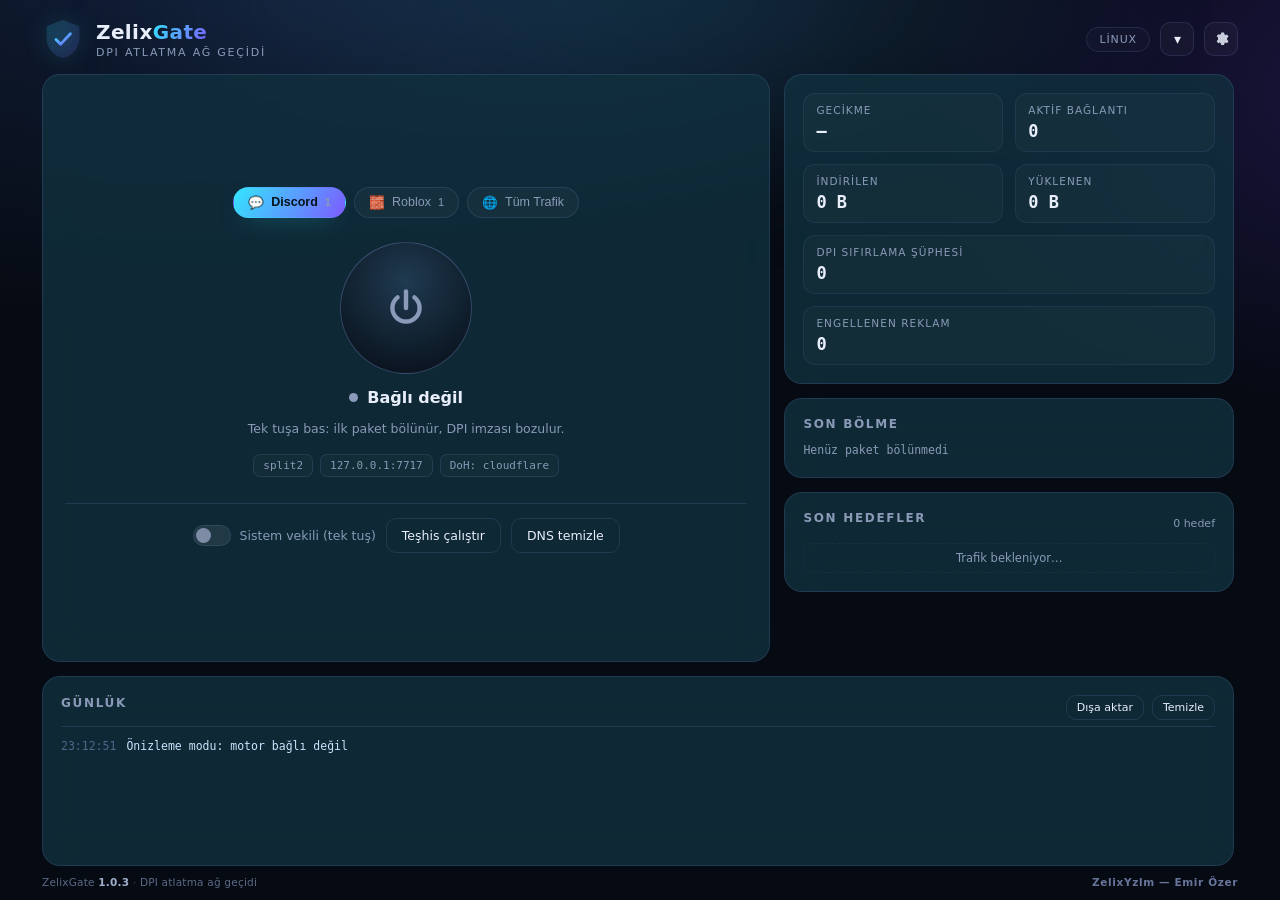
==== commit d279e25a: "ZelixGate 1.0.3: mobil veri/Wi-Fi DNS (DoT) baglanti duzeltmesi - Android'in 198.18.0.2:853 DoT dene" ====
--- a/app/src/main/assets/web/index.html
+++ b/app/src/main/assets/web/index.html
@@ -160,7 +160,7 @@
       </main>
 
       <footer class="footer">
-        <span class="footer-brand">ZelixGate <b id="versionLabel">1.0.2</b><span class="footer-dot"> · </span><span data-i18n="brand.sub">DPI atlatma ağ geçidi</span></span>
+        <span class="footer-brand">ZelixGate <b id="versionLabel">1.0.3</b><span class="footer-dot"> · </span><span data-i18n="brand.sub">DPI atlatma ağ geçidi</span></span>
         <span class="footer-author">ZelixYzlm — Emir Özer</span>
       </footer>
     </div>
@@ -424,7 +424,7 @@
 
             <div class="about-row">
               <span data-i18n="about.version">Sürüm</span>
-              <b id="aboutVersion">1.0.2</b>
+              <b id="aboutVersion">1.0.3</b>
             </div>
             <div class="about-row">
               <span data-i18n="about.author">Geliştirici</span>
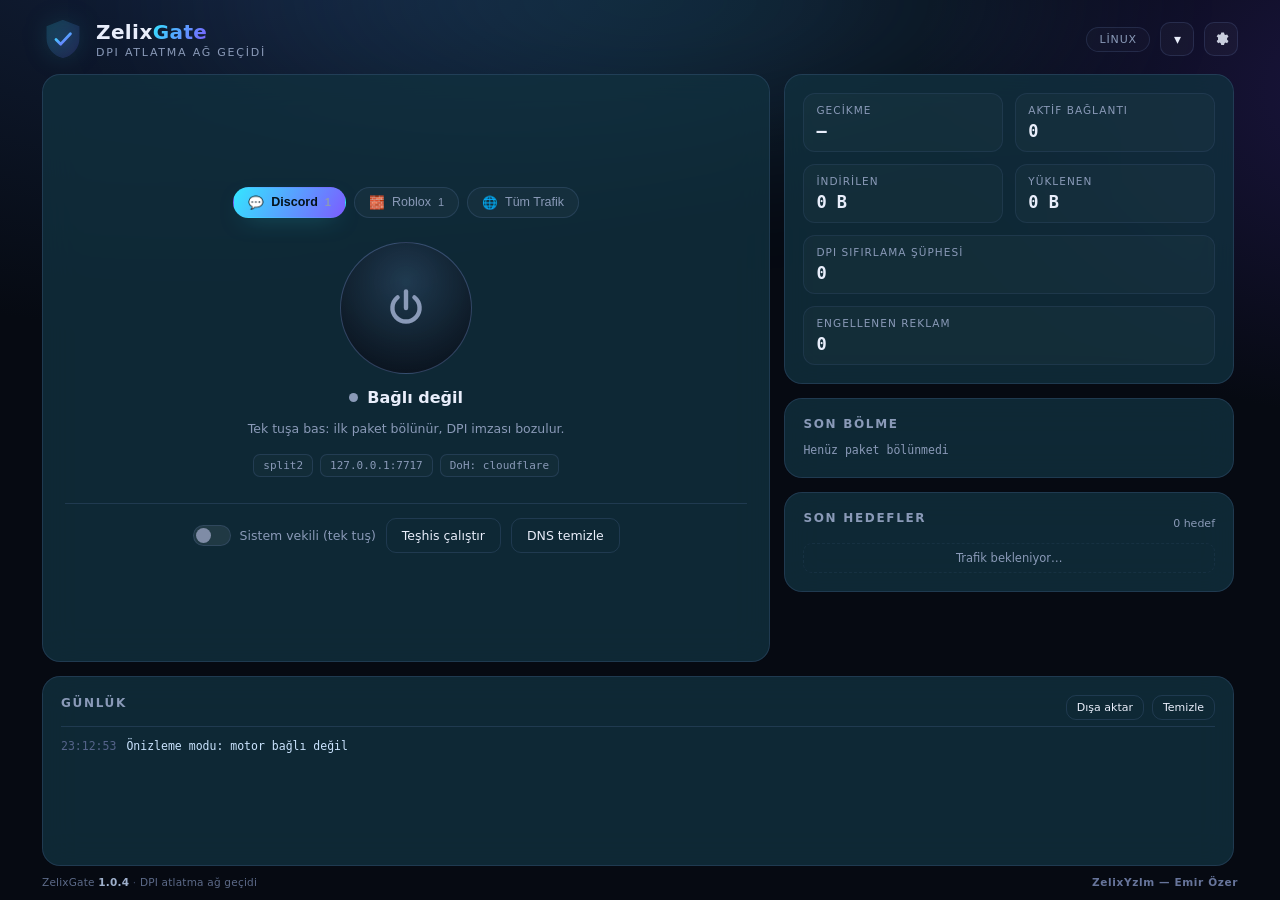
==== commit c29f3274: "ZelixGate 1.0.4: uygulama ici guncelleme kurulumu ve indirme ilerlemesi duzeltmesi" ====
--- a/app/src/main/assets/web/index.html
+++ b/app/src/main/assets/web/index.html
@@ -160,7 +160,7 @@
       </main>
 
       <footer class="footer">
-        <span class="footer-brand">ZelixGate <b id="versionLabel">1.0.3</b><span class="footer-dot"> · </span><span data-i18n="brand.sub">DPI atlatma ağ geçidi</span></span>
+        <span class="footer-brand">ZelixGate <b id="versionLabel">1.0.4</b><span class="footer-dot"> · </span><span data-i18n="brand.sub">DPI atlatma ağ geçidi</span></span>
         <span class="footer-author">ZelixYzlm — Emir Özer</span>
       </footer>
     </div>
@@ -424,7 +424,7 @@
 
             <div class="about-row">
               <span data-i18n="about.version">Sürüm</span>
-              <b id="aboutVersion">1.0.3</b>
+              <b id="aboutVersion">1.0.4</b>
             </div>
             <div class="about-row">
               <span data-i18n="about.author">Geliştirici</span>
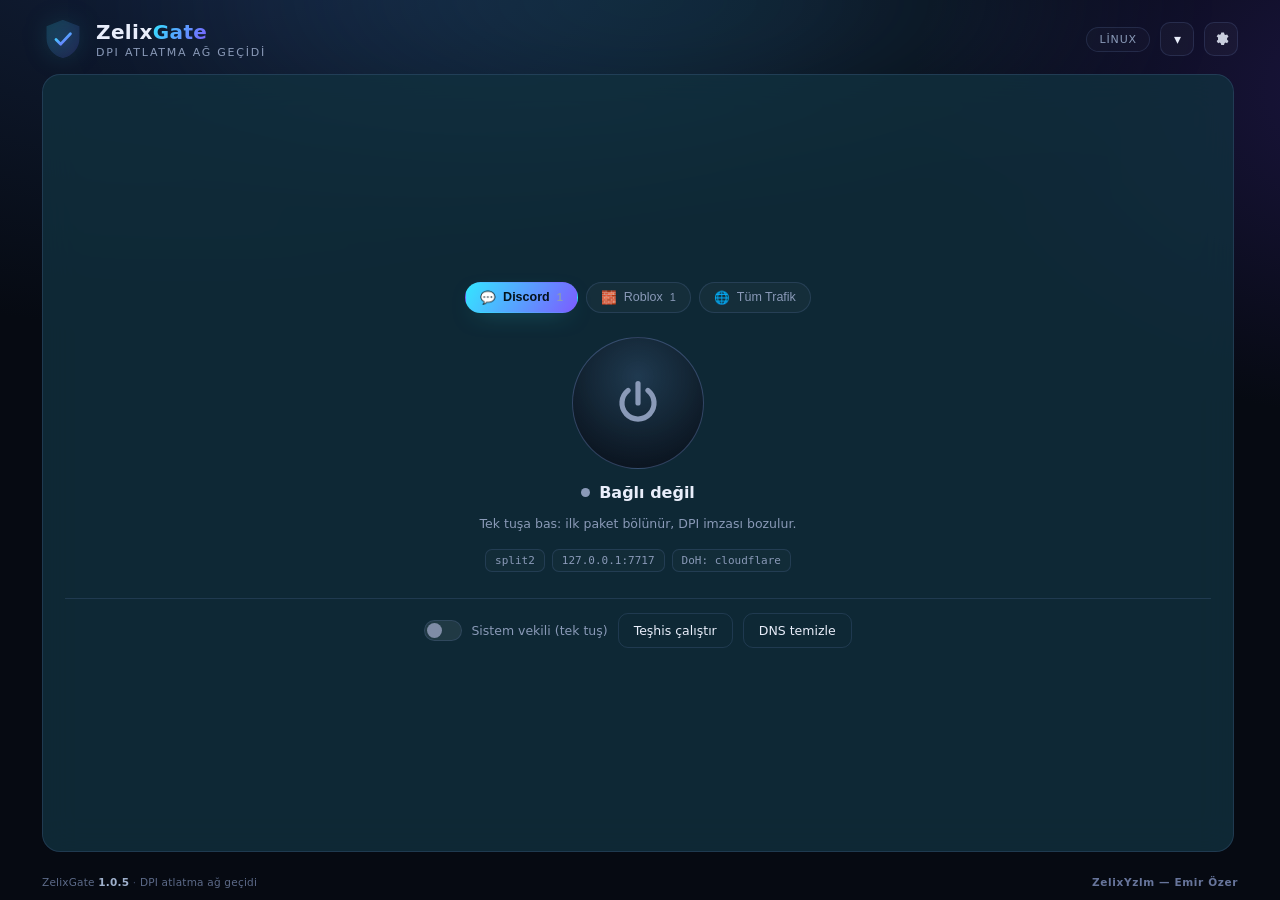
==== commit eb4461eb: "ZelixGate 1.0.5: sade ana ekran, Tum Bilgiler sekmesi ve secilebilir guc dugmesi simgesi/animasyonu" ====
--- a/app/src/main/assets/web/index.html
+++ b/app/src/main/assets/web/index.html
@@ -58,18 +58,21 @@
         <section class="card hero" id="heroCard">
           <div class="profiles" id="profileRow" role="tablist" aria-label="Hedef profilleri"></div>
 
-          <button class="power" id="powerBtn" aria-label="Bağlan / Kes">
+          <button class="power" id="powerBtn" data-style="power" data-anim="ring" aria-label="Bağlan / Kes">
             <span class="power-ring" aria-hidden="true"></span>
-            <svg viewBox="0 0 24 24" width="44" height="44" aria-hidden="true">
-              <path d="M12 3v9" stroke="currentColor" stroke-width="2.4" stroke-linecap="round" />
-              <path
-                d="M7.4 6.2a7.4 7.4 0 1 0 9.2 0"
-                stroke="currentColor"
-                stroke-width="2.4"
-                stroke-linecap="round"
-                fill="none"
-              />
-            </svg>
+            <span class="power-halo" aria-hidden="true"></span>
+            <span class="power-icon" id="powerIcon" aria-hidden="true">
+              <svg viewBox="0 0 24 24" width="44" height="44">
+                <path d="M12 3v9" stroke="currentColor" stroke-width="2.4" stroke-linecap="round" />
+                <path
+                  d="M7.4 6.2a7.4 7.4 0 1 0 9.2 0"
+                  stroke="currentColor"
+                  stroke-width="2.4"
+                  stroke-linecap="round"
+                  fill="none"
+                />
+              </svg>
+            </span>
           </button>
 
           <div class="status-line">
@@ -95,40 +98,6 @@
           </div>
         </section>
 
-        <aside class="side">
-          <section class="card stats">
-            <div class="stat">
-              <span class="stat-label" data-i18n="stat.latency">Gecikme</span>
-              <span class="stat-value" id="statLatency">—</span>
-            </div>
-            <div class="stat">
-              <span class="stat-label" data-i18n="stat.active">Aktif bağlantı</span>
-              <span class="stat-value" id="statActive">0</span>
-            </div>
-            <div class="stat">
-              <span class="stat-label" data-i18n="stat.down">İndirilen</span>
-              <span class="stat-value" id="statDown">0 B</span>
-            </div>
-            <div class="stat">
-              <span class="stat-label" data-i18n="stat.up">Yüklenen</span>
-              <span class="stat-value" id="statUp">0 B</span>
-            </div>
-            <div class="stat wide">
-              <span class="stat-label" data-i18n="stat.resets">DPI sıfırlama şüphesi</span>
-              <span class="stat-value" id="statResets">0</span>
-            </div>
-            <div class="stat wide">
-              <span class="stat-label" data-i18n="stat.ads">Engellenen reklam</span>
-              <span class="stat-value" id="statAds">0</span>
-            </div>
-          </section>
-
-          <section class="card last-split">
-            <h2 data-i18n="last.title">Son bölme</h2>
-            <p class="mono" id="lastSplit" data-i18n="last.none">Henüz paket bölünmedi</p>
-          </section>
-        </aside>
-
         <section class="card diag hidden" id="diagCard">
           <div class="card-head">
             <h2 data-i18n="diag.card">Teşhis raporu</h2>
@@ -136,31 +105,10 @@
           </div>
           <div class="diag-body" id="diagBody"></div>
         </section>
-
-        <section class="card hosts">
-          <div class="card-head">
-            <h2 data-i18n="hosts.title">Son hedefler</h2>
-            <span class="hint" id="hostCount">0 hedef</span>
-          </div>
-          <ul class="host-list" id="hostList">
-            <li class="empty" data-i18n="hosts.empty">Trafik bekleniyor…</li>
-          </ul>
-        </section>
-
-        <section class="card logs">
-          <div class="card-head">
-            <h2 data-i18n="logs.title">Günlük</h2>
-            <div class="log-tools">
-              <button class="btn tiny ghost" id="exportLogBtn" data-i18n="logs.export">Dışa aktar</button>
-              <button class="btn tiny ghost" id="clearLogBtn" data-i18n="logs.clear">Temizle</button>
-            </div>
-          </div>
-          <div class="log-console" id="logConsole" role="log" aria-live="polite"></div>
-        </section>
       </main>
 
       <footer class="footer">
-        <span class="footer-brand">ZelixGate <b id="versionLabel">1.0.4</b><span class="footer-dot"> · </span><span data-i18n="brand.sub">DPI atlatma ağ geçidi</span></span>
+        <span class="footer-brand">ZelixGate <b id="versionLabel">1.0.5</b><span class="footer-dot"> · </span><span data-i18n="brand.sub">DPI atlatma ağ geçidi</span></span>
         <span class="footer-author">ZelixYzlm — Emir Özer</span>
       </footer>
     </div>
@@ -175,7 +123,8 @@
 
       <div class="drawer-layout">
         <nav class="drawer-nav" aria-label="Ayarlar sekmeleri">
-          <button class="drawer-tab active" data-tab="general" type="button"><span class="tab-ico">⚙</span><span data-i18n="tab.general">Genel</span></button>
+          <button class="drawer-tab active" data-tab="allinfo" type="button"><span class="tab-ico">📊</span><span data-i18n="tab.allinfo">Tüm Bilgiler</span></button>
+          <button class="drawer-tab" data-tab="general" type="button"><span class="tab-ico">⚙</span><span data-i18n="tab.general">Genel</span></button>
           <button class="drawer-tab" data-tab="engine" type="button"><span class="tab-ico">🛡</span><span data-i18n="tab.engine">Motor</span></button>
           <button class="drawer-tab" data-tab="dns" type="button"><span class="tab-ico">🌐</span><span data-i18n="tab.dns">DNS</span></button>
           <button class="drawer-tab" data-tab="adblock" type="button"><span class="tab-ico">🚫</span><span data-i18n="tab.adblock">Reklam</span></button>
@@ -187,8 +136,66 @@
         </nav>
 
         <div class="drawer-body">
+          <!-- TÜM BİLGİLER (ana sayfadan taşındı) -->
+          <div class="drawer-panel active" data-panel="allinfo">
+            <h3 data-i18n="allinfo.title">Canlı bilgiler</h3>
+
+            <section class="card stats">
+              <div class="stat">
+                <span class="stat-label" data-i18n="stat.latency">Gecikme</span>
+                <span class="stat-value" id="statLatency">—</span>
+              </div>
+              <div class="stat">
+                <span class="stat-label" data-i18n="stat.active">Aktif bağlantı</span>
+                <span class="stat-value" id="statActive">0</span>
+              </div>
+              <div class="stat">
+                <span class="stat-label" data-i18n="stat.down">İndirilen</span>
+                <span class="stat-value" id="statDown">0 B</span>
+              </div>
+              <div class="stat">
+                <span class="stat-label" data-i18n="stat.up">Yüklenen</span>
+                <span class="stat-value" id="statUp">0 B</span>
+              </div>
+              <div class="stat wide">
+                <span class="stat-label" data-i18n="stat.resets">DPI sıfırlama şüphesi</span>
+                <span class="stat-value" id="statResets">0</span>
+              </div>
+              <div class="stat wide">
+                <span class="stat-label" data-i18n="stat.ads">Engellenen reklam</span>
+                <span class="stat-value" id="statAds">0</span>
+              </div>
+            </section>
+
+            <section class="card last-split">
+              <h2 data-i18n="last.title">Son bölme</h2>
+              <p class="mono" id="lastSplit" data-i18n="last.none">Henüz paket bölünmedi</p>
+            </section>
+
+            <section class="card hosts">
+              <div class="card-head">
+                <h2 data-i18n="hosts.title">Son hedefler</h2>
+                <span class="hint" id="hostCount">0 hedef</span>
+              </div>
+              <ul class="host-list" id="hostList">
+                <li class="empty" data-i18n="hosts.empty">Trafik bekleniyor…</li>
+              </ul>
+            </section>
+
+            <section class="card logs">
+              <div class="card-head">
+                <h2 data-i18n="logs.title">Günlük</h2>
+                <div class="log-tools">
+                  <button class="btn tiny ghost" id="exportLogBtn" data-i18n="logs.export">Dışa aktar</button>
+                  <button class="btn tiny ghost" id="clearLogBtn" data-i18n="logs.clear">Temizle</button>
+                </div>
+              </div>
+              <div class="log-console" id="logConsole" role="log" aria-live="polite"></div>
+            </section>
+          </div>
+
           <!-- GENEL -->
-          <div class="drawer-panel active" data-panel="general">
+          <div class="drawer-panel" data-panel="general">
             <label class="field">
               <span data-i18n="general.language">Uygulama dili</span>
               <select id="languageSelect"></select>
@@ -354,6 +361,24 @@
               <span class="switch-track"><span class="switch-thumb"></span></span>
               <span class="switch-label" data-i18n="view.aurora">Arka plan ışık halesi</span>
             </label>
+
+            <h3 data-i18n="view.powerStyleTitle">Güç düğmesi simgesi</h3>
+            <div class="power-picker" id="powerStyleGrid"></div>
+
+            <h3 data-i18n="view.powerAnimTitle">Düğme animasyonu</h3>
+            <div class="power-anim-grid" id="powerAnimGrid"></div>
+
+            <div class="power-preview-card">
+              <span class="power-preview-label" data-i18n="view.preview">Önizleme</span>
+              <div class="power power-preview is-on" id="powerPreview" data-style="power" data-anim="ring" aria-hidden="true">
+                <span class="power-ring" aria-hidden="true"></span>
+                <span class="power-halo" aria-hidden="true"></span>
+                <span class="power-icon" id="powerPreviewIcon" aria-hidden="true"></span>
+              </div>
+              <p class="power-preview-text" data-i18n="view.previewText">
+                Bağlanınca düğme seçtiğin simgeye bürünür ve animasyon oynar.
+              </p>
+            </div>
           </div>
 
           <!-- GÜNCELLEME -->
@@ -424,7 +449,7 @@
 
             <div class="about-row">
               <span data-i18n="about.version">Sürüm</span>
-              <b id="aboutVersion">1.0.4</b>
+              <b id="aboutVersion">1.0.5</b>
             </div>
             <div class="about-row">
               <span data-i18n="about.author">Geliştirici</span>
--- a/app/src/main/assets/web/styles.css
+++ b/app/src/main/assets/web/styles.css
@@ -178,8 +178,8 @@
   flex: 1;
   min-height: 0;
   display: grid;
-  grid-template-columns: minmax(0, 1.62fr) minmax(0, 1fr);
-  grid-template-rows: auto auto minmax(0, 1fr);
+  grid-template-columns: minmax(0, 1fr);
+  grid-template-rows: minmax(0, 1fr) auto;
   gap: 14px;
   overflow: auto;
   padding-right: 4px;
@@ -220,7 +220,7 @@
 
 .hero {
   grid-column: 1;
-  grid-row: 1 / span 3;
+  grid-row: 1;
   display: flex;
   flex-direction: column;
   align-items: center;
@@ -299,6 +299,33 @@
   color: var(--text);
   border-color: var(--accent);
   box-shadow: 0 0 0 1px var(--glow-soft), 0 18px 40px -22px var(--glow);
+}
+
+.power:active {
+  transform: scale(0.96);
+}
+
+.power-icon {
+  position: relative;
+  z-index: 2;
+  display: grid;
+  place-items: center;
+  width: 52px;
+  height: 52px;
+  transition: transform 0.25s ease;
+}
+
+.power-icon svg {
+  width: 100%;
+  height: 100%;
+  overflow: visible;
+}
+
+.power-halo {
+  position: absolute;
+  inset: -6px;
+  border-radius: 50%;
+  pointer-events: none;
 }
 
 .power-ring {
@@ -313,20 +340,128 @@
   mask: radial-gradient(farthest-side, transparent calc(100% - 3px), #000 calc(100% - 2px));
 }
 
-.hero.running .power {
+.power.is-on {
   color: var(--accent);
   border-color: transparent;
   box-shadow: 0 0 40px -6px var(--glow);
 }
 
-.hero.running .power-ring {
+.power.is-on .power-ring {
   opacity: 1;
+}
+
+/* --- buton simgeleri --- */
+
+.power-check {
+  stroke-dasharray: 30;
+  stroke-dashoffset: 30;
+  opacity: 0;
+  transition: stroke-dashoffset 0.5s ease 0.08s, opacity 0.25s ease;
+}
+
+.power.is-on .power-check {
+  stroke-dashoffset: 0;
+  opacity: 1;
+}
+
+.lock-shackle {
+  transform-origin: 17px 10px;
+  transition: transform 0.3s ease;
+}
+
+.power.is-on .lock-shackle {
+  transform: translateY(-2px) rotate(-18deg);
+}
+
+.power.is-on[data-style='energy'] .power-icon svg {
+  filter: drop-shadow(0 0 9px var(--glow));
+}
+
+.power.is-on[data-style='shield'] .power-icon svg {
+  filter: drop-shadow(0 0 10px var(--glow-soft));
+}
+
+/* --- seçilebilir animasyonlar --- */
+
+.power.is-on[data-anim='ring'] .power-ring {
   animation: spin 4s linear infinite;
+}
+
+.power.is-on[data-anim='pulse'] .power-ring {
+  animation: ring-pulse 1.9s ease-in-out infinite;
+}
+
+.power.is-on[data-anim='pulse'] .power-icon {
+  animation: icon-pulse 1.9s ease-in-out infinite;
+}
+
+.power.is-on[data-anim='orbit'] .power-halo::after {
+  content: '';
+  position: absolute;
+  inset: 0;
+  border-radius: 50%;
+  background: radial-gradient(circle at 50% 0, var(--accent) 0 3.5px, transparent 4px);
+  animation: spin 3.2s linear infinite;
+}
+
+.power.is-on[data-anim='glow'] {
+  animation: power-glow 2.6s ease-in-out infinite;
+}
+
+.power.pressed .power-icon {
+  animation: power-tap 0.45s ease;
 }
 
 @keyframes spin {
   to {
     transform: rotate(360deg);
+  }
+}
+
+@keyframes ring-pulse {
+  0%,
+  100% {
+    transform: scale(0.97);
+    opacity: 0.45;
+  }
+  50% {
+    transform: scale(1.04);
+    opacity: 1;
+  }
+}
+
+@keyframes icon-pulse {
+  0%,
+  100% {
+    transform: scale(1);
+  }
+  50% {
+    transform: scale(1.08);
+  }
+}
+
+@keyframes power-glow {
+  0%,
+  100% {
+    box-shadow: 0 0 22px -12px var(--glow);
+  }
+  50% {
+    box-shadow: 0 0 52px 0 var(--glow);
+  }
+}
+
+@keyframes power-tap {
+  0% {
+    transform: scale(1);
+  }
+  40% {
+    transform: scale(0.82);
+  }
+  70% {
+    transform: scale(1.08);
+  }
+  100% {
+    transform: scale(1);
   }
 }
 
@@ -965,6 +1100,132 @@
 .swatch.active {
   border-color: rgba(255, 255, 255, 0.85);
   box-shadow: 0 0 12px var(--glow);
+}
+
+/* ---------------------------------------------------- buton simge seçici */
+
+.power-picker,
+.power-anim-grid {
+  display: grid;
+  grid-template-columns: repeat(4, minmax(0, 1fr));
+  gap: 8px;
+}
+
+.power-choice,
+.power-anim-choice {
+  display: flex;
+  flex-direction: column;
+  align-items: center;
+  justify-content: center;
+  gap: 8px;
+  padding: 12px 6px 10px;
+  border-radius: 13px;
+  border: 1px solid var(--stroke);
+  background: rgba(255, 255, 255, 0.03);
+  color: var(--muted);
+  cursor: pointer;
+  font-family: inherit;
+  font-size: 11px;
+  text-align: center;
+  transition: 0.16s ease;
+}
+
+.power-choice:hover,
+.power-anim-choice:hover {
+  color: var(--text);
+  border-color: var(--stroke-strong);
+  transform: translateY(-1px);
+}
+
+.power-choice.active,
+.power-anim-choice.active {
+  color: var(--accent);
+  border-color: var(--accent);
+  background: var(--glow-soft);
+  box-shadow: 0 0 0 1px var(--glow-soft), 0 10px 26px -18px var(--glow);
+}
+
+.power-choice .preview,
+.power-anim-choice .anim-glyph {
+  width: 30px;
+  height: 30px;
+  flex: 0 0 auto;
+  display: grid;
+  place-items: center;
+}
+
+.power-choice .preview svg,
+.power-anim-choice .anim-glyph svg {
+  width: 100%;
+  height: 100%;
+  overflow: visible;
+}
+
+.power-choice-label {
+  line-height: 1.2;
+}
+
+.power-preview-card {
+  margin-top: 14px;
+  padding: 14px;
+  border: 1px solid var(--stroke);
+  border-radius: 14px;
+  background: radial-gradient(circle at 50% 12%, var(--glow-soft), rgba(255, 255, 255, 0.015) 60%);
+  display: flex;
+  flex-direction: column;
+  align-items: center;
+  gap: 10px;
+}
+
+.power-preview-label {
+  align-self: flex-start;
+  font-size: 10px;
+  letter-spacing: 0.14em;
+  text-transform: uppercase;
+  color: var(--muted);
+}
+
+.power-preview {
+  width: 96px;
+  height: 96px;
+  margin: 2px 0;
+  cursor: default;
+}
+
+.power-preview .power-icon {
+  width: 40px;
+  height: 40px;
+}
+
+.power-preview-text {
+  margin: 0;
+  font-size: 11px;
+  line-height: 1.5;
+  color: var(--muted);
+  text-align: center;
+}
+
+/* ------------------------------------------- Tüm Bilgiler (çekmece) */
+
+.drawer-panel .card {
+  padding: 14px;
+  background: rgba(255, 255, 255, 0.025);
+}
+
+.drawer-panel .stats {
+  grid-template-columns: repeat(2, minmax(0, 1fr));
+}
+
+.drawer-panel .hosts {
+  max-height: 280px;
+}
+
+.drawer-panel .logs {
+  min-height: 210px;
+}
+
+.drawer-panel .log-console {
+  max-height: 230px;
 }
 
 input[type='range'] {
